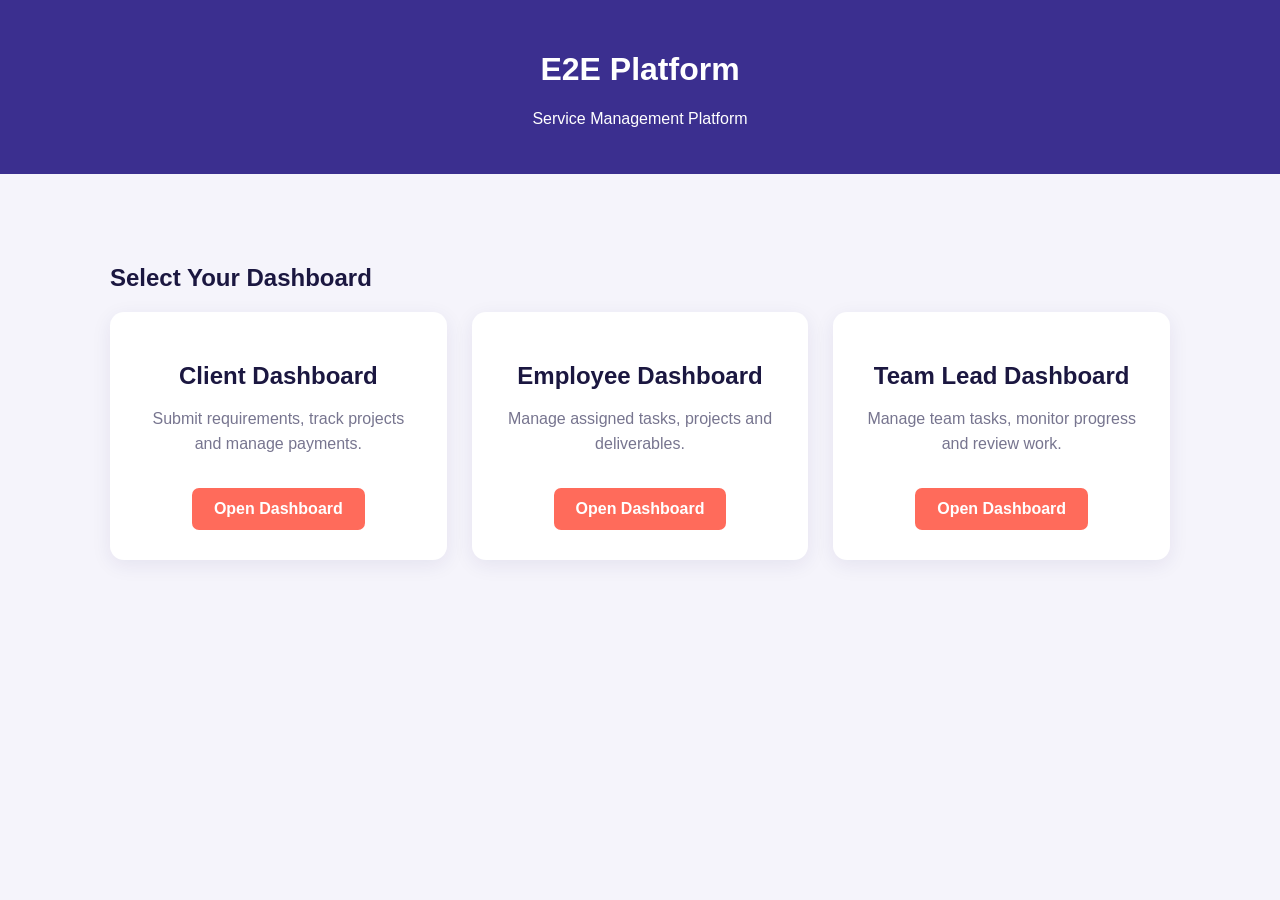
==== index.html @ 47d3d8e3 "Add common HTML for Routing" ====
<!DOCTYPE html>
<html lang="en">
<head>
    <meta charset="UTF-8">
    <meta name="viewport" content="width=device-width, initial-scale=1.0">
    <title>E2E Platform</title>
    <style>
        * {
            box-sizing: border-box;
        }

        body {
            margin: 0;
            font-family: Arial, sans-serif;
            background: #f5f4fb;
            color: #1b1740;
        }

        header {
            background: #3b2f8f;
            color: white;
            padding: 30px;
            text-align: center;
        }

        .container {
            max-width: 1100px;
            margin: 50px auto;
            padding: 20px;
        }

        .dashboard-grid {
            display: grid;
            grid-template-columns: repeat(auto-fit, minmax(250px, 1fr));
            gap: 25px;
        }

        .dashboard-card {
            background: white;
            padding: 30px;
            border-radius: 14px;
            text-align: center;
            box-shadow: 0 5px 20px rgba(42, 31, 101, 0.08);
        }

        .dashboard-card h2 {
            margin-bottom: 12px;
        }

        .dashboard-card p {
            color: #77758f;
            line-height: 1.6;
        }

        .dashboard-card a {
            display: inline-block;
            margin-top: 15px;
            padding: 12px 22px;
            background: #ff6b5b;
            color: white;
            text-decoration: none;
            border-radius: 7px;
            font-weight: bold;
        }

        .dashboard-card a:hover {
            opacity: 0.9;
        }
    </style>
</head>
<body>

<header>
    <h1>E2E Platform</h1>
    <p>Service Management Platform</p>
</header>

<main class="container">
    <h2>Select Your Dashboard</h2>

    <div class="dashboard-grid">

        <div class="dashboard-card">
            <h2>Client Dashboard</h2>
            <p>Submit requirements, track projects and manage payments.</p>
            <a href="./E2E-Client-Dashboard/index.html">Open Dashboard</a>
        </div>

        <div class="dashboard-card">
            <h2>Employee Dashboard</h2>
            <p>Manage assigned tasks, projects and deliverables.</p>
            <a href="./E2E_Developer_Dashboard/index.html">Open Dashboard</a>
        </div>

        <div class="dashboard-card">
            <h2>Team Lead Dashboard</h2>
            <p>Manage team tasks, monitor progress and review work.</p>
            <a href="./E2E-TeamLead-Dashboard/index.html">Open Dashboard</a>
        </div>

    </div>
</main>

</body>
</html>
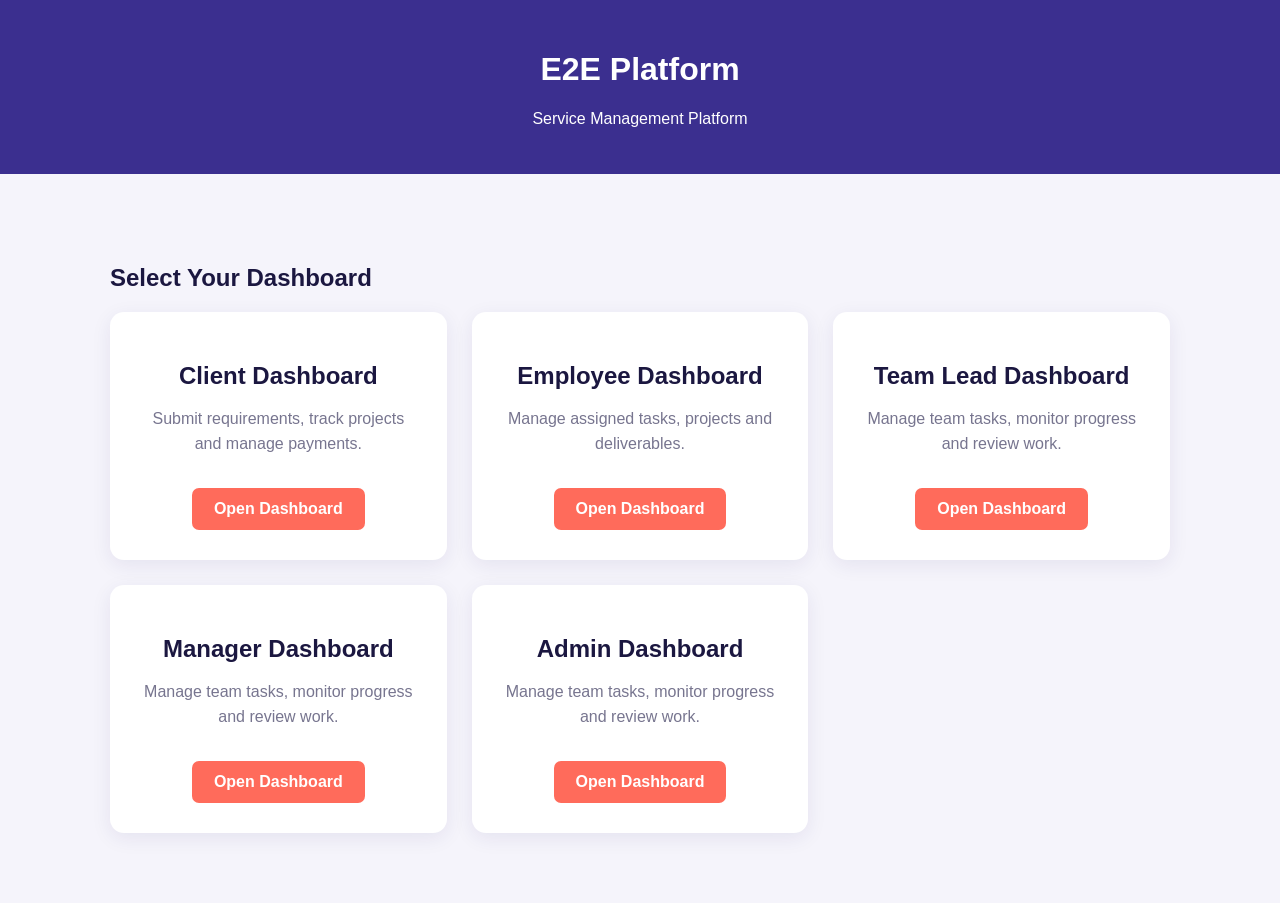
==== commit 53d89831: "Base HTML to Route all the Roles" ====
--- a/index.html
+++ b/index.html
@@ -98,6 +98,18 @@
             <a href="./E2E-TeamLead-Dashboard/index.html">Open Dashboard</a>
         </div>
 
+        <div class="dashboard-card">
+            <h2>Manager Dashboard</h2>
+            <p>Manage team tasks, monitor progress and review work.</p>
+            <a href="./E2E-Manager-Dashboard/index.html">Open Dashboard</a>
+        </div>
+
+        <div class="dashboard-card">
+            <h2>Admin Dashboard</h2>
+            <p>Manage team tasks, monitor progress and review work.</p>
+            <a href="./E2E_Admin_Dashboard/index.html">Open Dashboard</a>
+        </div>
+
     </div>
 </main>
 
